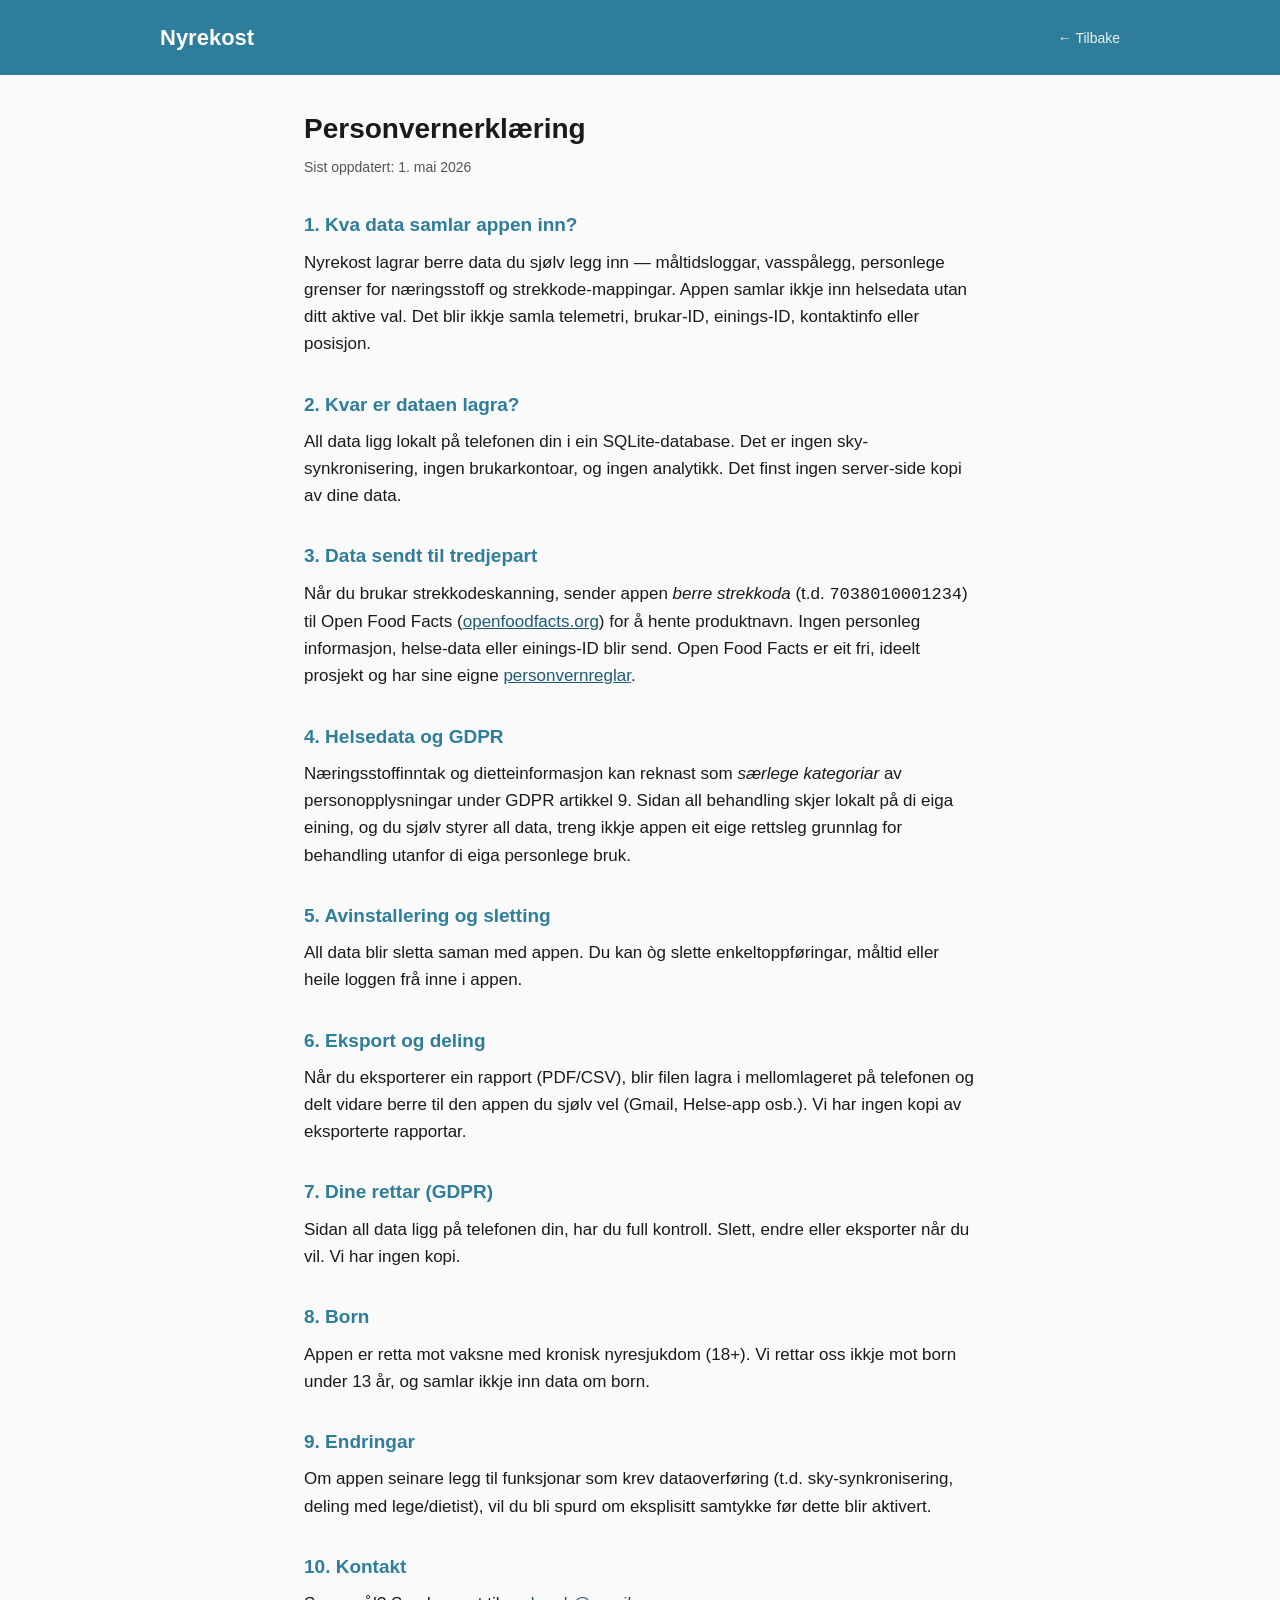
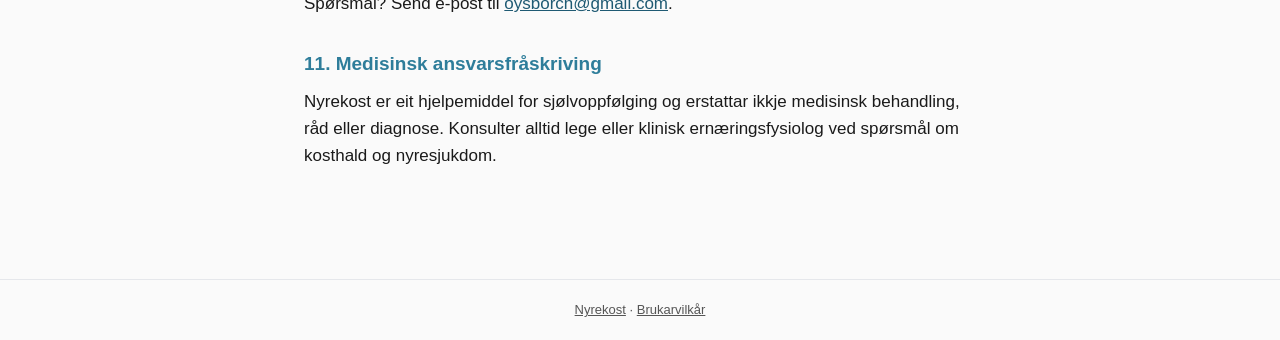
==== privacy.html @ b54601d4 "Initial site: landing, privacy, terms" ====
<!doctype html>
<html lang="nn">
<head>
<meta charset="utf-8">
<meta name="viewport" content="width=device-width, initial-scale=1">
<title>Personvern — Nyrekost</title>
<link rel="stylesheet" href="styles.css">
</head>
<body>
<header>
  <div class="wrap">
    <h1>Nyrekost</h1>
    <span style="margin-left:auto"><a href="index.html">← Tilbake</a></span>
  </div>
</header>
<main>
  <h1>Personvernerklæring</h1>
  <p class="updated">Sist oppdatert: 1. mai 2026</p>

  <h2>1. Kva data samlar appen inn?</h2>
  <p>Nyrekost lagrar berre data du sjølv legg inn — måltidsloggar, vasspålegg, personlege grenser for næringsstoff og strekkode-mappingar. Appen samlar ikkje inn helsedata utan ditt aktive val. Det blir ikkje samla telemetri, brukar-ID, einings-ID, kontaktinfo eller posisjon.</p>

  <h2>2. Kvar er dataen lagra?</h2>
  <p>All data ligg lokalt på telefonen din i ein SQLite-database. Det er ingen sky-synkronisering, ingen brukarkontoar, og ingen analytikk. Det finst ingen server-side kopi av dine data.</p>

  <h2>3. Data sendt til tredjepart</h2>
  <p>Når du brukar strekkodeskanning, sender appen <em>berre strekkoda</em> (t.d. <code>7038010001234</code>) til Open Food Facts (<a href="https://world.openfoodfacts.org/">openfoodfacts.org</a>) for å hente produktnavn. Ingen personleg informasjon, helse-data eller einings-ID blir send. Open Food Facts er eit fri, ideelt prosjekt og har sine eigne <a href="https://world.openfoodfacts.org/privacy">personvernreglar</a>.</p>

  <h2>4. Helsedata og GDPR</h2>
  <p>Næringsstoffinntak og dietteinformasjon kan reknast som <em>særlege kategoriar</em> av personopplysningar under GDPR artikkel 9. Sidan all behandling skjer lokalt på di eiga eining, og du sjølv styrer all data, treng ikkje appen eit eige rettsleg grunnlag for behandling utanfor di eiga personlege bruk.</p>

  <h2>5. Avinstallering og sletting</h2>
  <p>All data blir sletta saman med appen. Du kan òg slette enkeltoppføringar, måltid eller heile loggen frå inne i appen.</p>

  <h2>6. Eksport og deling</h2>
  <p>Når du eksporterer ein rapport (PDF/CSV), blir filen lagra i mellomlageret på telefonen og delt vidare berre til den appen du sjølv vel (Gmail, Helse-app osb.). Vi har ingen kopi av eksporterte rapportar.</p>

  <h2>7. Dine rettar (GDPR)</h2>
  <p>Sidan all data ligg på telefonen din, har du full kontroll. Slett, endre eller eksporter når du vil. Vi har ingen kopi.</p>

  <h2>8. Born</h2>
  <p>Appen er retta mot vaksne med kronisk nyresjukdom (18+). Vi rettar oss ikkje mot born under 13 år, og samlar ikkje inn data om born.</p>

  <h2>9. Endringar</h2>
  <p>Om appen seinare legg til funksjonar som krev dataoverføring (t.d. sky-synkronisering, deling med lege/dietist), vil du bli spurd om eksplisitt samtykke før dette blir aktivert.</p>

  <h2>10. Kontakt</h2>
  <p>Spørsmål? Send e-post til <a href="mailto:oysborch@gmail.com">oysborch@gmail.com</a>.</p>

  <h2>11. Medisinsk ansvarsfråskriving</h2>
  <p>Nyrekost er eit hjelpemiddel for sjølvoppfølging og erstattar ikkje medisinsk behandling, råd eller diagnose. Konsulter alltid lege eller klinisk ernæringsfysiolog ved spørsmål om kosthald og nyresjukdom.</p>
</main>
<footer>
  <a href="index.html">Nyrekost</a> · <a href="terms.html">Brukarvilkår</a>
</footer>
</body>
</html>
---- styles.css ----
:root {
  --brand: #2E7D9A;
  --brand-dark: #1f5a73;
  --text: #1a1a1a;
  --muted: #555;
  --bg: #fafafa;
  --card: #ffffff;
  --border: #e5e7eb;
}

@media (prefers-color-scheme: dark) {
  :root {
    --brand: #5cb3d4;
    --brand-dark: #2E7D9A;
    --text: #f3f4f6;
    --muted: #b3b3b3;
    --bg: #121212;
    --card: #1e1e1e;
    --border: #2a2a2a;
  }
}

* { box-sizing: border-box; }

/* ---------- Splash ---------- */
.splash {
  position: fixed;
  inset: 0;
  background: #2E7D32;
  display: flex;
  flex-direction: column;
  align-items: center;
  justify-content: center;
  z-index: 9999;
  gap: 28px;
  animation: splash-fade-out 0.4s ease 1.8s forwards;
}

.splash-logo {
  width: 180px;
  height: 180px;
  transform-origin: center;
  transform: scale(0.6);
  animation: splash-logo-in 0.7s cubic-bezier(0.34, 1.56, 0.64, 1) forwards;
}

.splash-minute {
  transform-origin: 510px 265px;
  animation: splash-hand-spin 1.6s ease-in-out 0.2s forwards;
}

.splash-name {
  font-size: 30px;
  font-weight: 600;
  color: #fff;
  letter-spacing: 1.2px;
  opacity: 0;
  animation: splash-name-in 0.7s ease-out 0.6s forwards;
}

html.splash-done .splash {
  display: none;
}

html.no-splash .splash {
  display: none;
}

@keyframes splash-logo-in {
  to { transform: scale(1); }
}

@keyframes splash-hand-spin {
  to { transform: rotate(360deg); }
}

@keyframes splash-name-in {
  to { opacity: 1; }
}

@keyframes splash-fade-out {
  to { opacity: 0; visibility: hidden; }
}

@media (prefers-reduced-motion: reduce) {
  .splash-logo, .splash-minute, .splash-name { animation: none; }
  .splash-logo { transform: scale(1); }
  .splash-name { opacity: 1; }
  .splash { animation: splash-fade-out 0.3s ease 1.0s forwards; }
}


body {
  margin: 0;
  font: 17px/1.6 -apple-system, BlinkMacSystemFont, "Segoe UI", Roboto, Helvetica, Arial, sans-serif;
  color: var(--text);
  background: var(--bg);
}

header {
  background: var(--brand);
  color: #fff;
  padding: 20px 24px;
}

header .wrap {
  max-width: 960px;
  margin: 0 auto;
  display: flex;
  align-items: center;
  gap: 14px;
}

header .logo {
  width: 40px;
  height: 40px;
  display: block;
  object-fit: contain;
}

header h1 {
  font-size: 22px;
  margin: 0;
  font-weight: 600;
}

header a {
  color: rgba(255,255,255,0.9);
  text-decoration: none;
  font-size: 14px;
}

/* Hero */
.hero {
  background: linear-gradient(180deg, var(--brand) 0%, #1f5a73 100%);
  color: #fff;
  padding: 56px 24px 64px;
  text-align: center;
}

.hero-wrap {
  max-width: 720px;
  margin: 0 auto;
}

.hero h1 {
  font-size: 40px;
  line-height: 1.15;
  margin: 0 0 14px;
  font-weight: 700;
}

.hero .lede {
  font-size: 19px;
  margin: 0 0 24px;
  color: rgba(255,255,255,0.92);
}

.cta-row { margin: 0; }

.badge {
  display: inline-block;
  background: rgba(255,255,255,0.15);
  border: 1px solid rgba(255,255,255,0.4);
  color: #fff;
  padding: 10px 20px;
  border-radius: 999px;
  font-size: 14px;
  font-weight: 500;
}

.badge-link {
  text-decoration: none;
  transition: background 0.15s ease;
}

.badge-link:hover,
.badge-link:focus {
  background: rgba(255,255,255,0.28);
}

/* Tester recruitment */
.testers {
  padding: 56px 24px;
  background: var(--card);
  border-bottom: 1px solid var(--border);
}

.testers-wrap {
  max-width: 720px;
  margin: 0 auto;
}

.testers .pill {
  display: inline-block;
  background: rgba(46,125,50,0.12);
  color: var(--brand-dark);
  padding: 4px 12px;
  border-radius: 999px;
  font-size: 13px;
  font-weight: 500;
  margin-bottom: 12px;
}

@media (prefers-color-scheme: dark) {
  .testers .pill {
    background: rgba(102,187,106,0.18);
    color: var(--brand);
  }
}

.testers h2 {
  margin: 0 0 12px;
  font-size: 26px;
  color: var(--brand);
}

.testers .lede {
  margin: 0 0 24px;
  color: var(--muted);
}

.steps {
  list-style: none;
  padding: 0;
  margin: 0 0 24px;
  display: flex;
  flex-direction: column;
  gap: 18px;
}

.steps li {
  display: flex;
  gap: 16px;
  align-items: flex-start;
}

.steps .num {
  flex-shrink: 0;
  width: 32px;
  height: 32px;
  border-radius: 50%;
  background: var(--brand);
  color: #fff;
  font-weight: 600;
  display: flex;
  align-items: center;
  justify-content: center;
  font-size: 15px;
}

.steps strong {
  display: block;
  margin-bottom: 4px;
  color: var(--text);
}

.steps p {
  margin: 0 0 6px;
  font-size: 15px;
  color: var(--muted);
}

.btn {
  display: inline-block;
  background: var(--brand);
  color: #fff !important;
  padding: 10px 20px;
  border-radius: 8px;
  text-decoration: none;
  font-weight: 500;
  font-size: 15px;
  margin-top: 6px;
  transition: background 0.15s ease;
}

.btn:hover,
.btn:focus {
  background: var(--brand-dark);
}

.small {
  font-size: 14px;
}

.muted {
  color: var(--muted);
}

/* Features */
.features {
  padding: 56px 24px;
  background: var(--bg);
}

.features-wrap {
  max-width: 960px;
  margin: 0 auto;
  display: grid;
  grid-template-columns: repeat(3, 1fr);
  gap: 28px;
}

@media (max-width: 720px) {
  .features-wrap {
    grid-template-columns: 1fr;
  }
}

.feature {
  background: var(--card);
  border: 1px solid var(--border);
  border-radius: 12px;
  padding: 24px;
}

.feature .icon {
  font-size: 28px;
  margin-bottom: 8px;
  line-height: 1;
}

.feature .icon svg {
  width: 28px;
  height: auto;
  vertical-align: middle;
  display: block;
  border-radius: 2px;
}

.feature h3 {
  font-size: 17px;
  margin: 0 0 8px;
  color: var(--brand);
}

.feature p {
  margin: 0;
  font-size: 15px;
  color: var(--muted);
  line-height: 1.5;
}

/* Screenshots */
.screenshots {
  padding: 56px 24px;
  background: var(--card);
  border-top: 1px solid var(--border);
  border-bottom: 1px solid var(--border);
}

.screenshots-wrap {
  max-width: 960px;
  margin: 0 auto;
  text-align: center;
}

.screenshots h2 {
  margin: 0 0 28px;
  color: var(--brand);
}

.shots {
  display: grid;
  grid-template-columns: repeat(3, 1fr);
  gap: 20px;
  align-items: start;
}

@media (max-width: 720px) {
  .shots {
    grid-template-columns: 1fr;
    max-width: 320px;
    margin: 0 auto;
  }
}

.shots img {
  width: 100%;
  border-radius: 18px;
  box-shadow: 0 8px 24px rgba(0,0,0,0.12);
  border: 1px solid var(--border);
}

/* Meta */
.meta {
  padding: 48px 24px 64px;
}

.meta-wrap {
  max-width: 720px;
  margin: 0 auto;
}

.meta h2 {
  font-size: 19px;
  margin: 24px 0 8px;
  color: var(--brand);
}

.meta p {
  margin: 0 0 14px;
}

/* Article pages (privacy + terms) */
main {
  max-width: 720px;
  margin: 32px auto;
  padding: 0 24px 64px;
}

main h1 {
  font-size: 28px;
  margin: 0 0 4px;
}

.updated {
  color: var(--muted);
  font-size: 14px;
  margin-bottom: 28px;
}

main h2 {
  font-size: 19px;
  margin: 32px 0 8px;
  color: var(--brand);
}

main p {
  margin: 0 0 14px;
}

a {
  color: var(--brand-dark);
}

footer {
  border-top: 1px solid var(--border);
  padding: 20px 24px;
  font-size: 13px;
  color: var(--muted);
  text-align: center;
}

footer a {
  color: inherit;
}
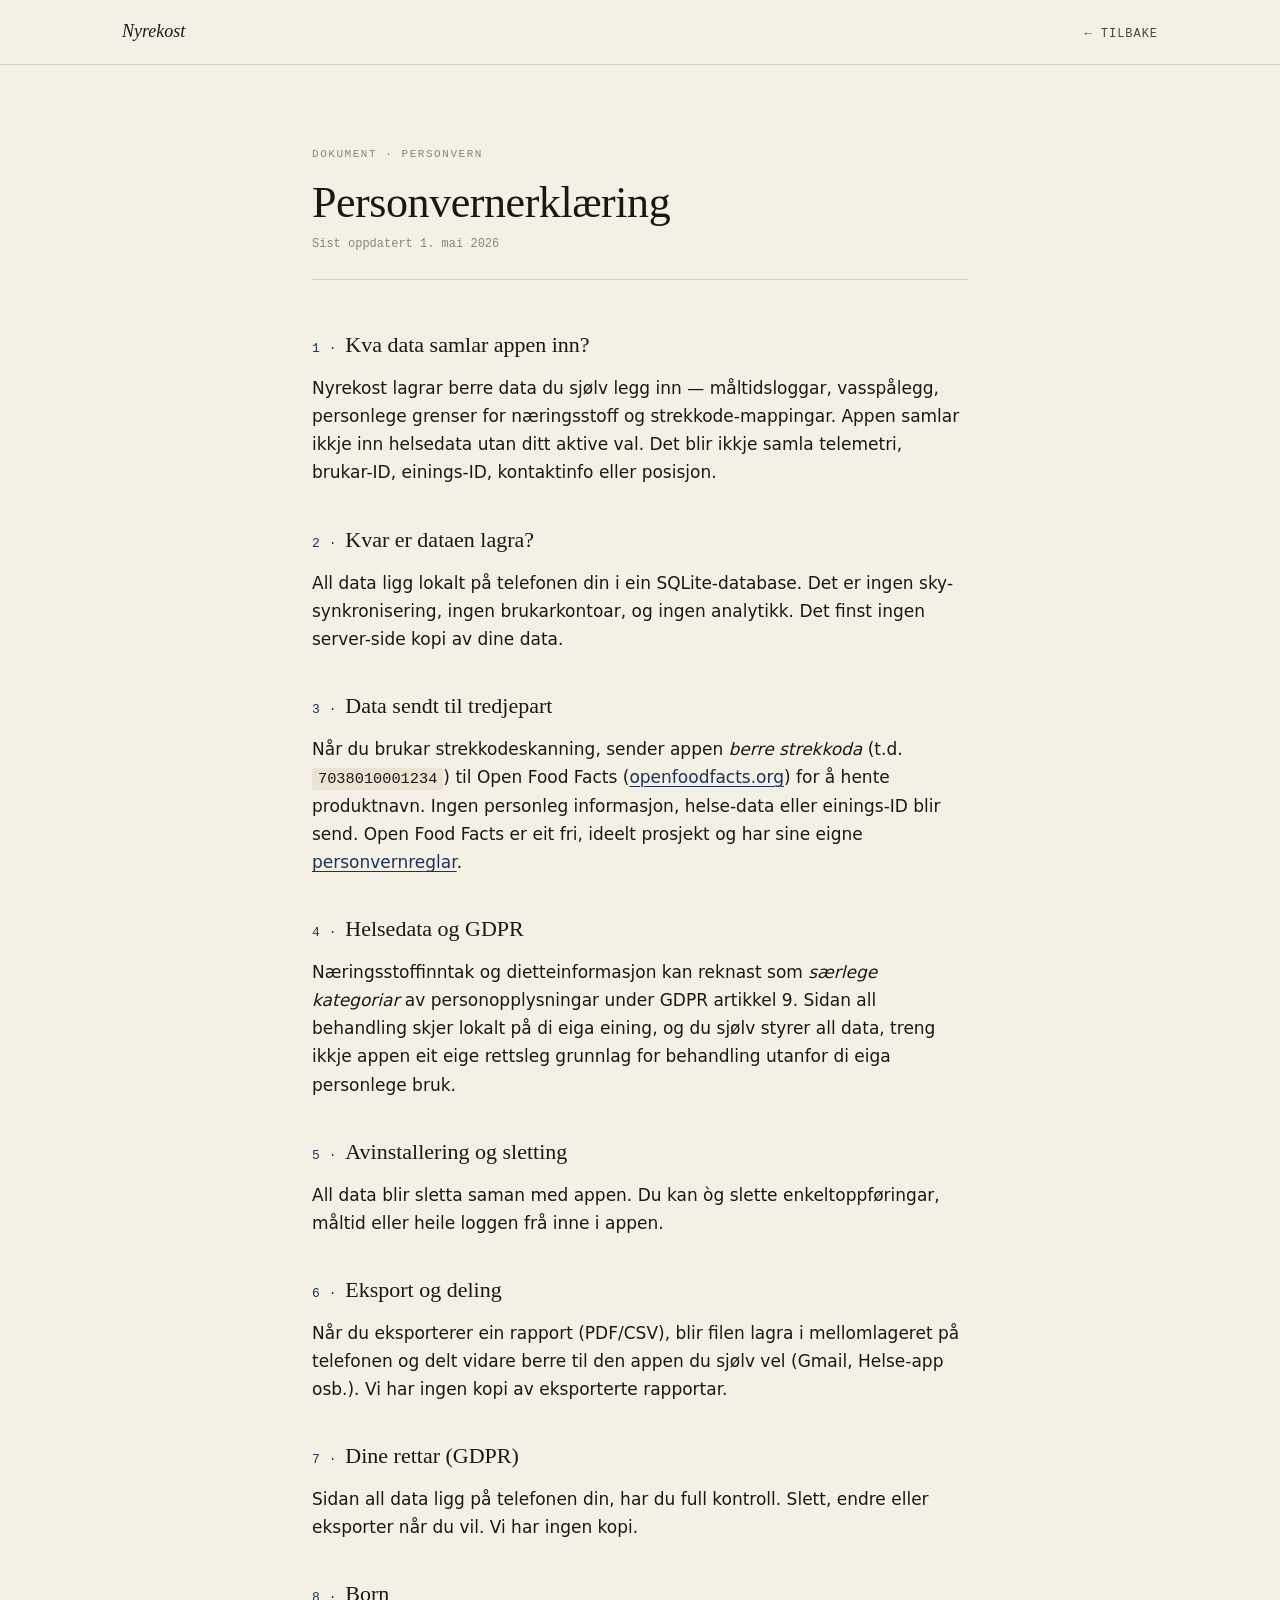
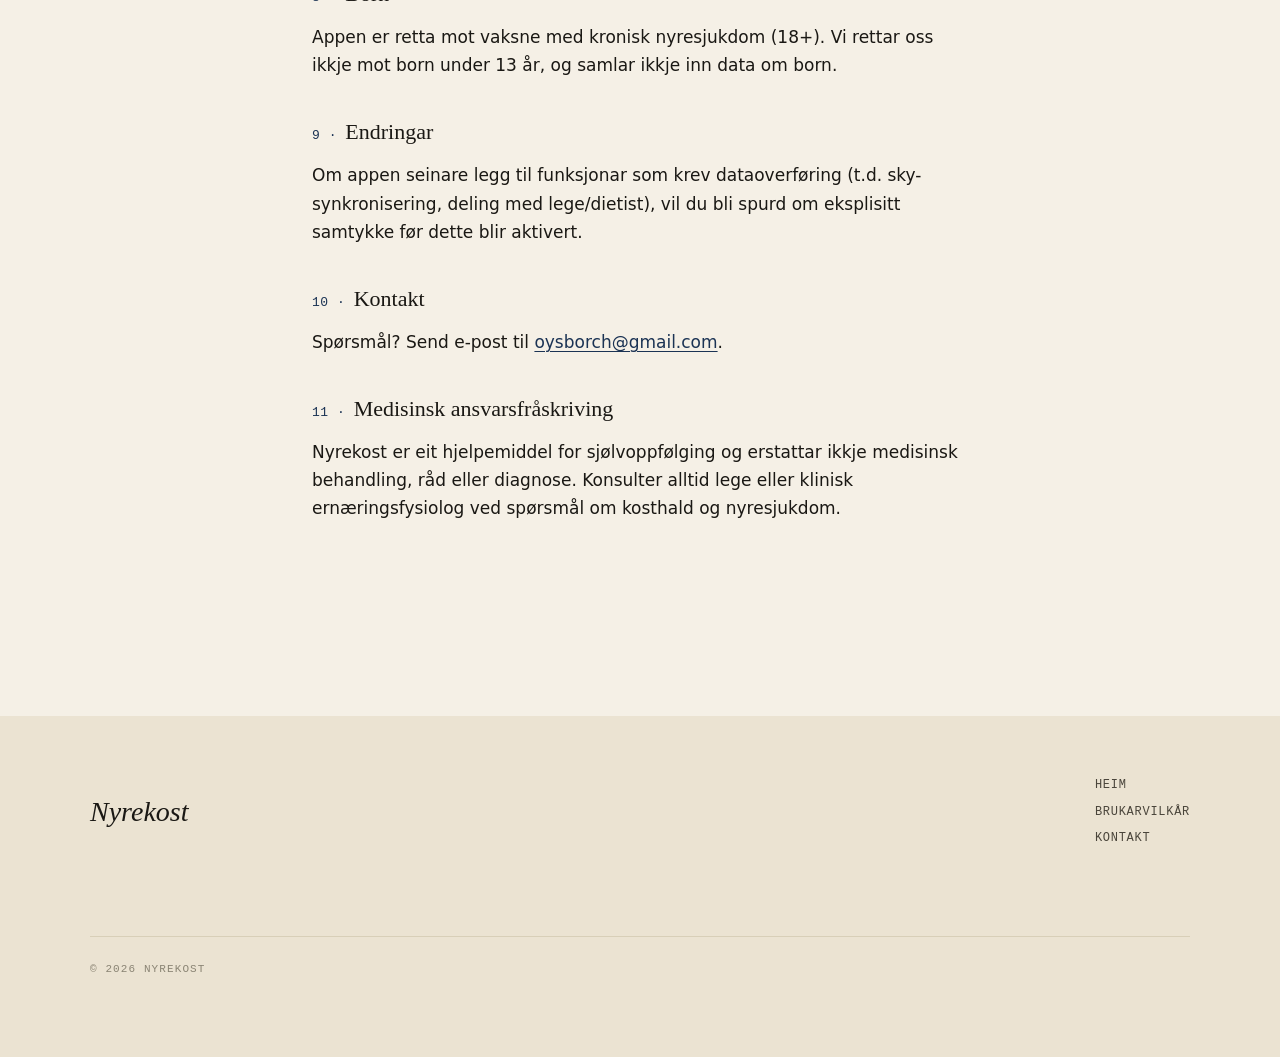
==== commit e83426e2: "Heilt nytt visuelt design: editorial/magasin-stil, varme jordfargar, serif-overskrifter, animert bar" ====
--- a/privacy.html
+++ b/privacy.html
@@ -7,51 +7,68 @@
 <link rel="stylesheet" href="styles.css">
 </head>
 <body>
-<header>
-  <div class="wrap">
-    <h1>Nyrekost</h1>
-    <span style="margin-left:auto"><a href="index.html">← Tilbake</a></span>
+
+<header class="strip">
+  <div class="strip-inner">
+    <span class="brand"><a href="index.html" style="color:inherit;text-decoration:none">Nyrekost</a></span>
+    <span class="meta">
+      <a href="index.html" style="color:inherit;text-decoration:none">← Tilbake</a>
+    </span>
   </div>
 </header>
-<main>
+
+<article class="doc">
+  <p class="kicker">Dokument · Personvern</p>
   <h1>Personvernerklæring</h1>
-  <p class="updated">Sist oppdatert: 1. mai 2026</p>
+  <p class="updated">Sist oppdatert 1. mai 2026</p>
 
-  <h2>1. Kva data samlar appen inn?</h2>
+  <h2>Kva data samlar appen inn?</h2>
   <p>Nyrekost lagrar berre data du sjølv legg inn — måltidsloggar, vasspålegg, personlege grenser for næringsstoff og strekkode-mappingar. Appen samlar ikkje inn helsedata utan ditt aktive val. Det blir ikkje samla telemetri, brukar-ID, einings-ID, kontaktinfo eller posisjon.</p>
 
-  <h2>2. Kvar er dataen lagra?</h2>
+  <h2>Kvar er dataen lagra?</h2>
   <p>All data ligg lokalt på telefonen din i ein SQLite-database. Det er ingen sky-synkronisering, ingen brukarkontoar, og ingen analytikk. Det finst ingen server-side kopi av dine data.</p>
 
-  <h2>3. Data sendt til tredjepart</h2>
+  <h2>Data sendt til tredjepart</h2>
   <p>Når du brukar strekkodeskanning, sender appen <em>berre strekkoda</em> (t.d. <code>7038010001234</code>) til Open Food Facts (<a href="https://world.openfoodfacts.org/">openfoodfacts.org</a>) for å hente produktnavn. Ingen personleg informasjon, helse-data eller einings-ID blir send. Open Food Facts er eit fri, ideelt prosjekt og har sine eigne <a href="https://world.openfoodfacts.org/privacy">personvernreglar</a>.</p>
 
-  <h2>4. Helsedata og GDPR</h2>
+  <h2>Helsedata og GDPR</h2>
   <p>Næringsstoffinntak og dietteinformasjon kan reknast som <em>særlege kategoriar</em> av personopplysningar under GDPR artikkel 9. Sidan all behandling skjer lokalt på di eiga eining, og du sjølv styrer all data, treng ikkje appen eit eige rettsleg grunnlag for behandling utanfor di eiga personlege bruk.</p>
 
-  <h2>5. Avinstallering og sletting</h2>
+  <h2>Avinstallering og sletting</h2>
   <p>All data blir sletta saman med appen. Du kan òg slette enkeltoppføringar, måltid eller heile loggen frå inne i appen.</p>
 
-  <h2>6. Eksport og deling</h2>
+  <h2>Eksport og deling</h2>
   <p>Når du eksporterer ein rapport (PDF/CSV), blir filen lagra i mellomlageret på telefonen og delt vidare berre til den appen du sjølv vel (Gmail, Helse-app osb.). Vi har ingen kopi av eksporterte rapportar.</p>
 
-  <h2>7. Dine rettar (GDPR)</h2>
+  <h2>Dine rettar (GDPR)</h2>
   <p>Sidan all data ligg på telefonen din, har du full kontroll. Slett, endre eller eksporter når du vil. Vi har ingen kopi.</p>
 
-  <h2>8. Born</h2>
+  <h2>Born</h2>
   <p>Appen er retta mot vaksne med kronisk nyresjukdom (18+). Vi rettar oss ikkje mot born under 13 år, og samlar ikkje inn data om born.</p>
 
-  <h2>9. Endringar</h2>
+  <h2>Endringar</h2>
   <p>Om appen seinare legg til funksjonar som krev dataoverføring (t.d. sky-synkronisering, deling med lege/dietist), vil du bli spurd om eksplisitt samtykke før dette blir aktivert.</p>
 
-  <h2>10. Kontakt</h2>
+  <h2>Kontakt</h2>
   <p>Spørsmål? Send e-post til <a href="mailto:oysborch@gmail.com">oysborch@gmail.com</a>.</p>
 
-  <h2>11. Medisinsk ansvarsfråskriving</h2>
+  <h2>Medisinsk ansvarsfråskriving</h2>
   <p>Nyrekost er eit hjelpemiddel for sjølvoppfølging og erstattar ikkje medisinsk behandling, råd eller diagnose. Konsulter alltid lege eller klinisk ernæringsfysiolog ved spørsmål om kosthald og nyresjukdom.</p>
-</main>
-<footer>
-  <a href="index.html">Nyrekost</a> · <a href="terms.html">Brukarvilkår</a>
+</article>
+
+<footer class="foot">
+  <div class="foot-inner">
+    <div>
+      <div class="brand">Nyrekost</div>
+    </div>
+    <nav>
+      <a href="index.html">Heim</a>
+      <a href="terms.html">Brukarvilkår</a>
+      <a href="mailto:oysborch@gmail.com">Kontakt</a>
+    </nav>
+    <div class="copy">© 2026 Nyrekost</div>
+  </div>
 </footer>
+
 </body>
 </html>
--- a/styles.css
+++ b/styles.css
@@ -1,447 +1,629 @@
 :root {
-  --brand: #2E7D9A;
-  --brand-dark: #1f5a73;
-  --text: #1a1a1a;
-  --muted: #555;
-  --bg: #fafafa;
-  --card: #ffffff;
-  --border: #e5e7eb;
+  --paper: #F5F0E6;
+  --paper-deep: #EBE3D2;
+  --ink: #1A1814;
+  --ink-soft: #4A453B;
+  --ink-faint: #8A8474;
+  --rule: #D8CFB8;
+
+  --green: #2D6A4F;
+  --amber: #C28840;
+  --red: #9C2A2A;
+
+  --accent: #2A4A6B;
+  --accent-deep: #1B3354;
+
+  --serif: "Charter", "Iowan Old Style", "Source Serif Pro", "Georgia", serif;
+  --sans: -apple-system, BlinkMacSystemFont, "Inter", "Segoe UI", system-ui, sans-serif;
+  --mono: "SF Mono", "JetBrains Mono", "Cascadia Code", "Consolas", monospace;
 }
 
 @media (prefers-color-scheme: dark) {
   :root {
-    --brand: #5cb3d4;
-    --brand-dark: #2E7D9A;
-    --text: #f3f4f6;
-    --muted: #b3b3b3;
-    --bg: #121212;
-    --card: #1e1e1e;
-    --border: #2a2a2a;
-  }
-}
-
-* { box-sizing: border-box; }
-
-/* ---------- Splash ---------- */
-.splash {
-  position: fixed;
-  inset: 0;
-  background: #2E7D32;
+    --paper: #14110D;
+    --paper-deep: #1F1B14;
+    --ink: #F0E9D9;
+    --ink-soft: #B8B0A0;
+    --ink-faint: #7A7264;
+    --rule: #2F2A20;
+
+    --green: #6FAE8C;
+    --amber: #E0AA66;
+    --red: #D26B6B;
+
+    --accent: #7AA8D4;
+    --accent-deep: #5A87B0;
+  }
+}
+
+* { box-sizing: border-box; margin: 0; padding: 0; }
+
+html {
+  background: var(--paper);
+}
+
+body {
+  font-family: var(--sans);
+  font-size: 17px;
+  line-height: 1.55;
+  color: var(--ink);
+  background: var(--paper);
+  -webkit-font-smoothing: antialiased;
+  text-rendering: optimizeLegibility;
+}
+
+::selection {
+  background: var(--ink);
+  color: var(--paper);
+}
+
+/* ========== Top strip ========== */
+
+.strip {
+  border-bottom: 1px solid var(--rule);
+  padding: 18px 0;
+  background: var(--paper);
+}
+
+.strip-inner {
+  max-width: 1100px;
+  margin: 0 auto;
+  padding: 0 32px;
+  display: flex;
+  justify-content: space-between;
+  align-items: baseline;
+  font-family: var(--mono);
+  font-size: 12px;
+  letter-spacing: 0.08em;
+  text-transform: uppercase;
+  color: var(--ink-soft);
+}
+
+.strip-inner .brand {
+  font-family: var(--serif);
+  font-size: 18px;
+  font-style: italic;
+  font-weight: 500;
+  text-transform: none;
+  letter-spacing: 0;
+  color: var(--ink);
+}
+
+.strip-inner .meta {
+  display: flex;
+  gap: 28px;
+}
+
+/* ========== Hero ========== */
+
+.hero {
+  padding: 110px 32px 80px;
+  border-bottom: 1px solid var(--rule);
+}
+
+.hero-inner {
+  max-width: 1100px;
+  margin: 0 auto;
+  display: grid;
+  grid-template-columns: 1.2fr 1fr;
+  gap: 80px;
+  align-items: end;
+}
+
+.hero h1 {
+  font-family: var(--serif);
+  font-weight: 500;
+  font-size: clamp(44px, 6vw, 78px);
+  line-height: 1.02;
+  letter-spacing: -0.02em;
+  color: var(--ink);
+}
+
+.hero h1 em {
+  font-style: italic;
+  color: var(--accent-deep);
+}
+
+.hero .lede {
+  margin-top: 32px;
+  font-family: var(--serif);
+  font-size: 22px;
+  line-height: 1.45;
+  color: var(--ink-soft);
+  max-width: 540px;
+}
+
+.hero-side {
+  font-family: var(--mono);
+  font-size: 13px;
+  line-height: 1.7;
+  color: var(--ink-soft);
+  border-left: 1px solid var(--rule);
+  padding-left: 24px;
+}
+
+.hero-side strong {
+  display: block;
+  color: var(--ink);
+  font-family: var(--sans);
+  font-weight: 600;
+  font-size: 11px;
+  letter-spacing: 0.12em;
+  text-transform: uppercase;
+  margin-bottom: 14px;
+}
+
+/* ========== Demo panel — visual centerpiece ========== */
+
+.demo {
+  padding: 80px 32px;
+  background: var(--paper-deep);
+  border-bottom: 1px solid var(--rule);
+}
+
+.demo-inner {
+  max-width: 1100px;
+  margin: 0 auto;
+  display: grid;
+  grid-template-columns: 0.9fr 1.1fr;
+  gap: 80px;
+  align-items: start;
+}
+
+.demo-text .label {
+  font-family: var(--mono);
+  font-size: 11px;
+  letter-spacing: 0.14em;
+  text-transform: uppercase;
+  color: var(--ink-faint);
+  margin-bottom: 16px;
+}
+
+.demo-text h2 {
+  font-family: var(--serif);
+  font-weight: 500;
+  font-size: 36px;
+  line-height: 1.15;
+  letter-spacing: -0.01em;
+  margin-bottom: 20px;
+}
+
+.demo-text p {
+  color: var(--ink-soft);
+  margin-bottom: 14px;
+}
+
+.bars {
+  background: var(--paper);
+  border: 1px solid var(--rule);
+  padding: 32px;
+}
+
+.bars-head {
+  display: flex;
+  justify-content: space-between;
+  font-family: var(--mono);
+  font-size: 11px;
+  letter-spacing: 0.1em;
+  text-transform: uppercase;
+  color: var(--ink-faint);
+  margin-bottom: 28px;
+  padding-bottom: 14px;
+  border-bottom: 1px solid var(--rule);
+}
+
+.bar-row {
+  margin-bottom: 22px;
+}
+
+.bar-row:last-child {
+  margin-bottom: 0;
+}
+
+.bar-meta {
+  display: flex;
+  justify-content: space-between;
+  align-items: baseline;
+  margin-bottom: 8px;
+}
+
+.bar-meta .name {
+  font-size: 14px;
+  color: var(--ink);
+}
+
+.bar-meta .vals {
+  font-family: var(--mono);
+  font-size: 12px;
+  color: var(--ink-soft);
+  letter-spacing: 0.02em;
+}
+
+.bar-meta .vals .now {
+  color: var(--ink);
+  font-weight: 600;
+}
+
+.bar-track {
+  height: 6px;
+  background: var(--paper-deep);
+  position: relative;
+  overflow: hidden;
+  border-radius: 1px;
+}
+
+.bar-fill {
+  position: absolute;
+  inset: 0 auto 0 0;
+  width: 0;
+  border-radius: 1px;
+  animation: bar-grow 1.6s cubic-bezier(0.16, 1, 0.3, 1) forwards;
+}
+
+.bar-fill.green { background: var(--green); }
+.bar-fill.amber { background: var(--amber); }
+.bar-fill.red   { background: var(--red); }
+
+@keyframes bar-grow {
+  to { width: var(--w); }
+}
+
+@media (prefers-reduced-motion: reduce) {
+  .bar-fill { animation: none; width: var(--w); }
+}
+
+/* ========== Editorial features ========== */
+
+.editorial {
+  padding: 100px 32px;
+  border-bottom: 1px solid var(--rule);
+}
+
+.editorial-inner {
+  max-width: 1100px;
+  margin: 0 auto;
+}
+
+.editorial-head {
+  font-family: var(--mono);
+  font-size: 12px;
+  letter-spacing: 0.14em;
+  text-transform: uppercase;
+  color: var(--ink-faint);
+  margin-bottom: 48px;
+  padding-bottom: 14px;
+  border-bottom: 1px solid var(--rule);
+  display: flex;
+  justify-content: space-between;
+}
+
+.entry-grid {
+  display: grid;
+  grid-template-columns: repeat(12, 1fr);
+  gap: 0;
+}
+
+.entry {
+  padding: 36px 28px 36px 0;
+  border-bottom: 1px solid var(--rule);
+}
+
+.entry:nth-child(odd) {
+  grid-column: span 7;
+  padding-right: 48px;
+}
+
+.entry:nth-child(even) {
+  grid-column: span 5;
+  padding-left: 36px;
+  border-left: 1px solid var(--rule);
+}
+
+.entry .num {
+  font-family: var(--mono);
+  font-size: 11px;
+  color: var(--ink-faint);
+  letter-spacing: 0.1em;
+  margin-bottom: 12px;
+}
+
+.entry h3 {
+  font-family: var(--serif);
+  font-weight: 500;
+  font-size: 26px;
+  line-height: 1.2;
+  margin-bottom: 14px;
+  color: var(--ink);
+}
+
+.entry p {
+  color: var(--ink-soft);
+  font-size: 16px;
+  line-height: 1.55;
+}
+
+@media (max-width: 720px) {
+  .entry:nth-child(odd),
+  .entry:nth-child(even) {
+    grid-column: span 12;
+    padding: 28px 0;
+    border-left: none;
+  }
+}
+
+/* ========== Quote / pull ========== */
+
+.pull {
+  padding: 120px 32px;
+  border-bottom: 1px solid var(--rule);
+}
+
+.pull-inner {
+  max-width: 820px;
+  margin: 0 auto;
+  text-align: center;
+}
+
+.pull q {
+  font-family: var(--serif);
+  font-style: italic;
+  font-weight: 400;
+  font-size: clamp(28px, 4vw, 44px);
+  line-height: 1.25;
+  color: var(--ink);
+  display: block;
+  quotes: "«" "»";
+}
+
+.pull .src {
+  display: block;
+  margin-top: 32px;
+  font-family: var(--mono);
+  font-size: 11px;
+  letter-spacing: 0.14em;
+  text-transform: uppercase;
+  color: var(--ink-faint);
+}
+
+/* ========== Spec table ========== */
+
+.spec {
+  padding: 100px 32px;
+  border-bottom: 1px solid var(--rule);
+}
+
+.spec-inner {
+  max-width: 1100px;
+  margin: 0 auto;
+  display: grid;
+  grid-template-columns: 0.8fr 1.2fr;
+  gap: 80px;
+}
+
+.spec h2 {
+  font-family: var(--serif);
+  font-weight: 500;
+  font-size: 36px;
+  line-height: 1.1;
+  letter-spacing: -0.01em;
+}
+
+.spec h2 small {
+  display: block;
+  font-family: var(--mono);
+  font-weight: normal;
+  font-size: 11px;
+  letter-spacing: 0.14em;
+  text-transform: uppercase;
+  color: var(--ink-faint);
+  margin-bottom: 14px;
+  letter-spacing: 0.14em;
+}
+
+.spec dl {
+  font-size: 15px;
+}
+
+.spec dl > div {
+  display: grid;
+  grid-template-columns: 200px 1fr;
+  gap: 32px;
+  padding: 18px 0;
+  border-bottom: 1px solid var(--rule);
+}
+
+.spec dl > div:first-child { border-top: 1px solid var(--rule); }
+
+.spec dt {
+  font-family: var(--mono);
+  font-size: 11px;
+  letter-spacing: 0.1em;
+  text-transform: uppercase;
+  color: var(--ink-faint);
+  padding-top: 2px;
+}
+
+.spec dd {
+  color: var(--ink);
+}
+
+@media (max-width: 720px) {
+  .spec-inner {
+    grid-template-columns: 1fr;
+    gap: 40px;
+  }
+  .spec dl > div {
+    grid-template-columns: 1fr;
+    gap: 6px;
+  }
+}
+
+/* ========== Foot ========== */
+
+.foot {
+  padding: 60px 32px 80px;
+  background: var(--paper-deep);
+}
+
+.foot-inner {
+  max-width: 1100px;
+  margin: 0 auto;
+  display: grid;
+  grid-template-columns: 1fr auto;
+  gap: 40px;
+  align-items: end;
+}
+
+.foot .brand {
+  font-family: var(--serif);
+  font-style: italic;
+  font-size: 28px;
+  color: var(--ink);
+  margin-bottom: 14px;
+}
+
+.foot .disc {
+  max-width: 480px;
+  font-size: 13px;
+  line-height: 1.6;
+  color: var(--ink-soft);
+}
+
+.foot nav {
   display: flex;
   flex-direction: column;
-  align-items: center;
-  justify-content: center;
-  z-index: 9999;
-  gap: 28px;
-  animation: splash-fade-out 0.4s ease 1.8s forwards;
-}
-
-.splash-logo {
-  width: 180px;
-  height: 180px;
-  transform-origin: center;
-  transform: scale(0.6);
-  animation: splash-logo-in 0.7s cubic-bezier(0.34, 1.56, 0.64, 1) forwards;
-}
-
-.splash-minute {
-  transform-origin: 510px 265px;
-  animation: splash-hand-spin 1.6s ease-in-out 0.2s forwards;
-}
-
-.splash-name {
-  font-size: 30px;
-  font-weight: 600;
-  color: #fff;
-  letter-spacing: 1.2px;
-  opacity: 0;
-  animation: splash-name-in 0.7s ease-out 0.6s forwards;
-}
-
-html.splash-done .splash {
-  display: none;
-}
-
-html.no-splash .splash {
-  display: none;
-}
-
-@keyframes splash-logo-in {
-  to { transform: scale(1); }
-}
-
-@keyframes splash-hand-spin {
-  to { transform: rotate(360deg); }
-}
-
-@keyframes splash-name-in {
-  to { opacity: 1; }
-}
-
-@keyframes splash-fade-out {
-  to { opacity: 0; visibility: hidden; }
-}
-
-@media (prefers-reduced-motion: reduce) {
-  .splash-logo, .splash-minute, .splash-name { animation: none; }
-  .splash-logo { transform: scale(1); }
-  .splash-name { opacity: 1; }
-  .splash { animation: splash-fade-out 0.3s ease 1.0s forwards; }
-}
-
-
-body {
-  margin: 0;
-  font: 17px/1.6 -apple-system, BlinkMacSystemFont, "Segoe UI", Roboto, Helvetica, Arial, sans-serif;
-  color: var(--text);
-  background: var(--bg);
-}
-
-header {
-  background: var(--brand);
-  color: #fff;
-  padding: 20px 24px;
-}
-
-header .wrap {
-  max-width: 960px;
-  margin: 0 auto;
-  display: flex;
-  align-items: center;
-  gap: 14px;
-}
-
-header .logo {
-  width: 40px;
-  height: 40px;
-  display: block;
-  object-fit: contain;
-}
-
-header h1 {
+  gap: 8px;
+  font-family: var(--mono);
+  font-size: 12px;
+  letter-spacing: 0.06em;
+  text-transform: uppercase;
+}
+
+.foot nav a {
+  color: var(--ink-soft);
+  text-decoration: none;
+  transition: color 0.15s;
+}
+
+.foot nav a:hover {
+  color: var(--ink);
+}
+
+.foot .copy {
+  grid-column: 1 / -1;
+  margin-top: 48px;
+  padding-top: 24px;
+  border-top: 1px solid var(--rule);
+  font-family: var(--mono);
+  font-size: 11px;
+  letter-spacing: 0.1em;
+  text-transform: uppercase;
+  color: var(--ink-faint);
+}
+
+/* ========== Article pages (privacy + terms) ========== */
+
+article.doc {
+  max-width: 720px;
+  margin: 80px auto;
+  padding: 0 32px 100px;
+}
+
+article.doc .kicker {
+  font-family: var(--mono);
+  font-size: 11px;
+  letter-spacing: 0.14em;
+  text-transform: uppercase;
+  color: var(--ink-faint);
+  margin-bottom: 16px;
+}
+
+article.doc h1 {
+  font-family: var(--serif);
+  font-weight: 500;
+  font-size: 44px;
+  line-height: 1.1;
+  letter-spacing: -0.01em;
+  margin-bottom: 8px;
+}
+
+article.doc .updated {
+  font-family: var(--mono);
+  font-size: 12px;
+  color: var(--ink-faint);
+  margin-bottom: 48px;
+  padding-bottom: 24px;
+  border-bottom: 1px solid var(--rule);
+}
+
+article.doc h2 {
+  font-family: var(--serif);
+  font-weight: 500;
   font-size: 22px;
-  margin: 0;
-  font-weight: 600;
-}
-
-header a {
-  color: rgba(255,255,255,0.9);
-  text-decoration: none;
-  font-size: 14px;
-}
-
-/* Hero */
-.hero {
-  background: linear-gradient(180deg, var(--brand) 0%, #1f5a73 100%);
-  color: #fff;
-  padding: 56px 24px 64px;
-  text-align: center;
-}
-
-.hero-wrap {
-  max-width: 720px;
-  margin: 0 auto;
-}
-
-.hero h1 {
-  font-size: 40px;
-  line-height: 1.15;
-  margin: 0 0 14px;
-  font-weight: 700;
-}
-
-.hero .lede {
-  font-size: 19px;
-  margin: 0 0 24px;
-  color: rgba(255,255,255,0.92);
-}
-
-.cta-row { margin: 0; }
-
-.badge {
-  display: inline-block;
-  background: rgba(255,255,255,0.15);
-  border: 1px solid rgba(255,255,255,0.4);
-  color: #fff;
-  padding: 10px 20px;
-  border-radius: 999px;
-  font-size: 14px;
-  font-weight: 500;
-}
-
-.badge-link {
-  text-decoration: none;
-  transition: background 0.15s ease;
-}
-
-.badge-link:hover,
-.badge-link:focus {
-  background: rgba(255,255,255,0.28);
-}
-
-/* Tester recruitment */
-.testers {
-  padding: 56px 24px;
-  background: var(--card);
-  border-bottom: 1px solid var(--border);
-}
-
-.testers-wrap {
-  max-width: 720px;
-  margin: 0 auto;
-}
-
-.testers .pill {
-  display: inline-block;
-  background: rgba(46,125,50,0.12);
-  color: var(--brand-dark);
-  padding: 4px 12px;
-  border-radius: 999px;
+  margin: 36px 0 12px;
+  color: var(--ink);
+}
+
+article.doc h2::before {
+  content: counter(section) " · ";
+  counter-increment: section;
+  font-family: var(--mono);
   font-size: 13px;
   font-weight: 500;
-  margin-bottom: 12px;
+  color: var(--accent-deep);
+  letter-spacing: 0.04em;
+}
+
+article.doc {
+  counter-reset: section;
+}
+
+article.doc p {
+  color: var(--ink);
+  margin-bottom: 14px;
+  line-height: 1.65;
+}
+
+article.doc a {
+  color: var(--accent-deep);
+  text-decoration: underline;
+  text-decoration-thickness: 1px;
+  text-underline-offset: 3px;
+}
+
+article.doc code {
+  font-family: var(--mono);
+  font-size: 0.9em;
+  background: var(--paper-deep);
+  padding: 2px 6px;
+  border-radius: 2px;
 }
 
 @media (prefers-color-scheme: dark) {
-  .testers .pill {
-    background: rgba(102,187,106,0.18);
-    color: var(--brand);
-  }
-}
-
-.testers h2 {
-  margin: 0 0 12px;
-  font-size: 26px;
-  color: var(--brand);
-}
-
-.testers .lede {
-  margin: 0 0 24px;
-  color: var(--muted);
-}
-
-.steps {
-  list-style: none;
-  padding: 0;
-  margin: 0 0 24px;
-  display: flex;
-  flex-direction: column;
-  gap: 18px;
-}
-
-.steps li {
-  display: flex;
-  gap: 16px;
-  align-items: flex-start;
-}
-
-.steps .num {
-  flex-shrink: 0;
-  width: 32px;
-  height: 32px;
-  border-radius: 50%;
-  background: var(--brand);
-  color: #fff;
-  font-weight: 600;
-  display: flex;
-  align-items: center;
-  justify-content: center;
-  font-size: 15px;
-}
-
-.steps strong {
-  display: block;
-  margin-bottom: 4px;
-  color: var(--text);
-}
-
-.steps p {
-  margin: 0 0 6px;
-  font-size: 15px;
-  color: var(--muted);
-}
-
-.btn {
-  display: inline-block;
-  background: var(--brand);
-  color: #fff !important;
-  padding: 10px 20px;
-  border-radius: 8px;
-  text-decoration: none;
-  font-weight: 500;
-  font-size: 15px;
-  margin-top: 6px;
-  transition: background 0.15s ease;
-}
-
-.btn:hover,
-.btn:focus {
-  background: var(--brand-dark);
-}
-
-.small {
-  font-size: 14px;
-}
-
-.muted {
-  color: var(--muted);
-}
-
-/* Features */
-.features {
-  padding: 56px 24px;
-  background: var(--bg);
-}
-
-.features-wrap {
-  max-width: 960px;
-  margin: 0 auto;
-  display: grid;
-  grid-template-columns: repeat(3, 1fr);
-  gap: 28px;
+  article.doc a { color: var(--accent); }
 }
 
 @media (max-width: 720px) {
-  .features-wrap {
+  .hero {
+    padding: 60px 24px 50px;
+  }
+  .hero-inner {
     grid-template-columns: 1fr;
-  }
-}
-
-.feature {
-  background: var(--card);
-  border: 1px solid var(--border);
-  border-radius: 12px;
-  padding: 24px;
-}
-
-.feature .icon {
-  font-size: 28px;
-  margin-bottom: 8px;
-  line-height: 1;
-}
-
-.feature .icon svg {
-  width: 28px;
-  height: auto;
-  vertical-align: middle;
-  display: block;
-  border-radius: 2px;
-}
-
-.feature h3 {
-  font-size: 17px;
-  margin: 0 0 8px;
-  color: var(--brand);
-}
-
-.feature p {
-  margin: 0;
-  font-size: 15px;
-  color: var(--muted);
-  line-height: 1.5;
-}
-
-/* Screenshots */
-.screenshots {
-  padding: 56px 24px;
-  background: var(--card);
-  border-top: 1px solid var(--border);
-  border-bottom: 1px solid var(--border);
-}
-
-.screenshots-wrap {
-  max-width: 960px;
-  margin: 0 auto;
-  text-align: center;
-}
-
-.screenshots h2 {
-  margin: 0 0 28px;
-  color: var(--brand);
-}
-
-.shots {
-  display: grid;
-  grid-template-columns: repeat(3, 1fr);
-  gap: 20px;
-  align-items: start;
-}
-
-@media (max-width: 720px) {
-  .shots {
+    gap: 40px;
+  }
+  .hero-side {
+    border-left: none;
+    border-top: 1px solid var(--rule);
+    padding: 24px 0 0;
+  }
+  .demo-inner {
     grid-template-columns: 1fr;
-    max-width: 320px;
-    margin: 0 auto;
-  }
-}
-
-.shots img {
-  width: 100%;
-  border-radius: 18px;
-  box-shadow: 0 8px 24px rgba(0,0,0,0.12);
-  border: 1px solid var(--border);
-}
-
-/* Meta */
-.meta {
-  padding: 48px 24px 64px;
-}
-
-.meta-wrap {
-  max-width: 720px;
-  margin: 0 auto;
-}
-
-.meta h2 {
-  font-size: 19px;
-  margin: 24px 0 8px;
-  color: var(--brand);
-}
-
-.meta p {
-  margin: 0 0 14px;
-}
-
-/* Article pages (privacy + terms) */
-main {
-  max-width: 720px;
-  margin: 32px auto;
-  padding: 0 24px 64px;
-}
-
-main h1 {
-  font-size: 28px;
-  margin: 0 0 4px;
-}
-
-.updated {
-  color: var(--muted);
-  font-size: 14px;
-  margin-bottom: 28px;
-}
-
-main h2 {
-  font-size: 19px;
-  margin: 32px 0 8px;
-  color: var(--brand);
-}
-
-main p {
-  margin: 0 0 14px;
-}
-
-a {
-  color: var(--brand-dark);
-}
-
-footer {
-  border-top: 1px solid var(--border);
-  padding: 20px 24px;
-  font-size: 13px;
-  color: var(--muted);
-  text-align: center;
-}
-
-footer a {
-  color: inherit;
-}
+    gap: 40px;
+  }
+  .editorial, .spec, .pull {
+    padding: 60px 24px;
+  }
+  .foot-inner {
+    grid-template-columns: 1fr;
+  }
+}
